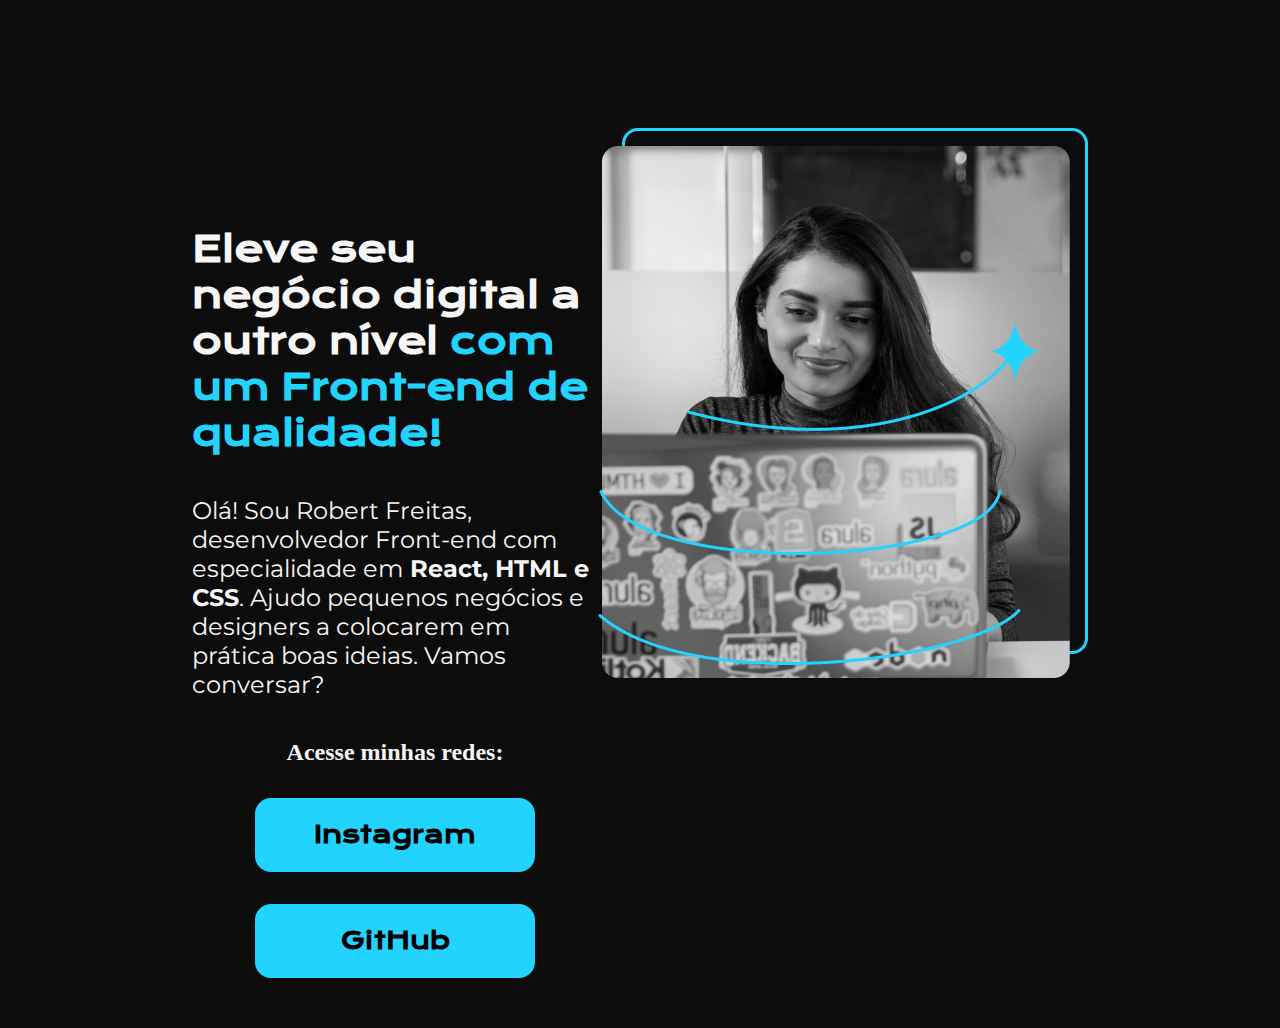
==== index.html @ 5132f429 "atualizando links" ====
<!DOCTYPE html>
<html lang="pt-br">
<head>
    <meta charset="UTF-8">
    <meta name="viewport" content="width=device-width, initial-scale=1.0">

    <link rel="stylesheet" href="style.css">
    <title>Portfólio</title>
</head>
<body >
    <header>

    </header>




    <main class="apresentacao">
        <section class="apresentacao__conteudo" >
            <h1 class="apresentacao__conteudo__titulo">Eleve seu negócio digital a outro nível <strong class="titulo-destaque">com um Front-end de qualidade!</strong> </h1>
            <p class="apresentacao__conteudo__texto">Olá! Sou Robert Freitas, desenvolvedor Front-end com especialidade em<strong class="
                texto-destaque"> React, HTML e CSS</strong>. Ajudo pequenos negócios e designers a colocarem em prática boas ideias. Vamos conversar?</p>

            <div class="apresentacao__links">

              <h2>Acesse minhas redes:</h2>
                <a class="apresentacao__links__link" href="https://www.instagram.com/robert.codes?igsh=eXk3aXAzd3UyMXB1&utm_source=qr">Instagram</a>
                
                <a class="apresentacao__links__link" href="https://github.com/robertfreitas1">GitHub</a>

            </div>
        </section>
           <img src="Imagem.png" alt="Robert Freitas">
    </main>



    <footer class="rodape">
        
    </footer>
</body>
</html>
---- style.css ----
@import url('https://fonts.googleapis.com/css2?family=Krona+One&family=Montserrat+Alternates:ital,wght@0,100;0,200;0,300;0,400;0,500;0,600;0,700;0,800;0,900;1,100;1,200;1,300;1,400;1,500;1,600;1,700;1,800;1,900&family=Montserrat:ital,wght@0,100..900;1,100..900&display=swap');
 /*importação de fontes através do goolge fonts */

*{  /*formatação de todos os elementos de acordo com o navegador */

   margin: 0px; /*Margin em CSS: Criando Espaço Externo
   Margin em CSS é como criar um espaço externo em torno de um elemento HTML. Imagine uma caixa dentro de uma sala: a margem seria o espaço entre a caixa e as paredes da sala.*/

   padding: 0px; /*Padding em CSS: Criando Espaço Interno
   Padding em CSS é como criar um espaço interno dentro de um elemento HTML. Imagine uma caixa: o padding seria o espaço entre a parede interna da caixa e o objeto que você coloca dentro dela.*/
}


body{
    /*corpo do da pagina */

    height:100vh;  /*altura da viewport*/
    box-sizing: border-box; /*Ao definir box-sizing: border-box;, a largura e a altura que você especifica para um elemento se referem ao tamanho total do elemento, incluindo padding e border.*/
    background-color: #0C0C0C;
    color: #f6f6f6;
    
  
}

.titulo-destaque{
    /*conteúdo h1 fora da section */

    color: #22d4fd;

}


.apresentacao{
    /*Conteudo main*/

    margin: 10% 15%;
    display: flex; /*deixa o contêiner flex*/
    align-items:center ; /*alinhar itens. */
    justify-content: space-between;
   
}

.apresentacao__conteudo{
    /*conteúdo section */


    width:  615px; /*largura do elemento. */
    height: 355px; /*altura do elemento.*/
    display: flex;
    flex-direction: column;
    gap: 40px;
}

.apresentacao__conteudo__titulo{
    /*h1 dentro das section */
    font-size: 36px;
    font-family: "Krona One", sans-serif;
}


.apresentacao__conteudo__texto{
    /*parágrafo dentro da section*/
    
    font-size: 24px;
    font-family: "Montserrat", sans-serif;;
    
} 

.apresentacao__links{
    /*div dentro da section para links ancora */

    display: flex; /*deixa os elementos flexíveis. */
    flex-direction: column;
    align-items: center;
    justify-content: space-between; /*separação entre elementos.*/
    gap: 32px;
   
   
}


.apresentacao__links__link{
    /*estiliazção dos links */

    background-color: #22d4fd; /*cor de fundo do texto.*/
    color: #000000; /*cor do texto*/
    font-family: "Krona One", sans-serif; /*familia de fontes.*/
    width: 280px; /*largura.*/
    text-align: center; /*alinhar texto.*/
    border-radius: 16px; /*arrendodamento. */
    
   
    
    font-size: 24px; /*tamanho da fonte. */
    font-weight: 600; /*Peso da fonte. */
   padding:21.5px 0 ; 
   text-decoration: none; /*decoração do texto.*/
  
   
}





.rodape{

}
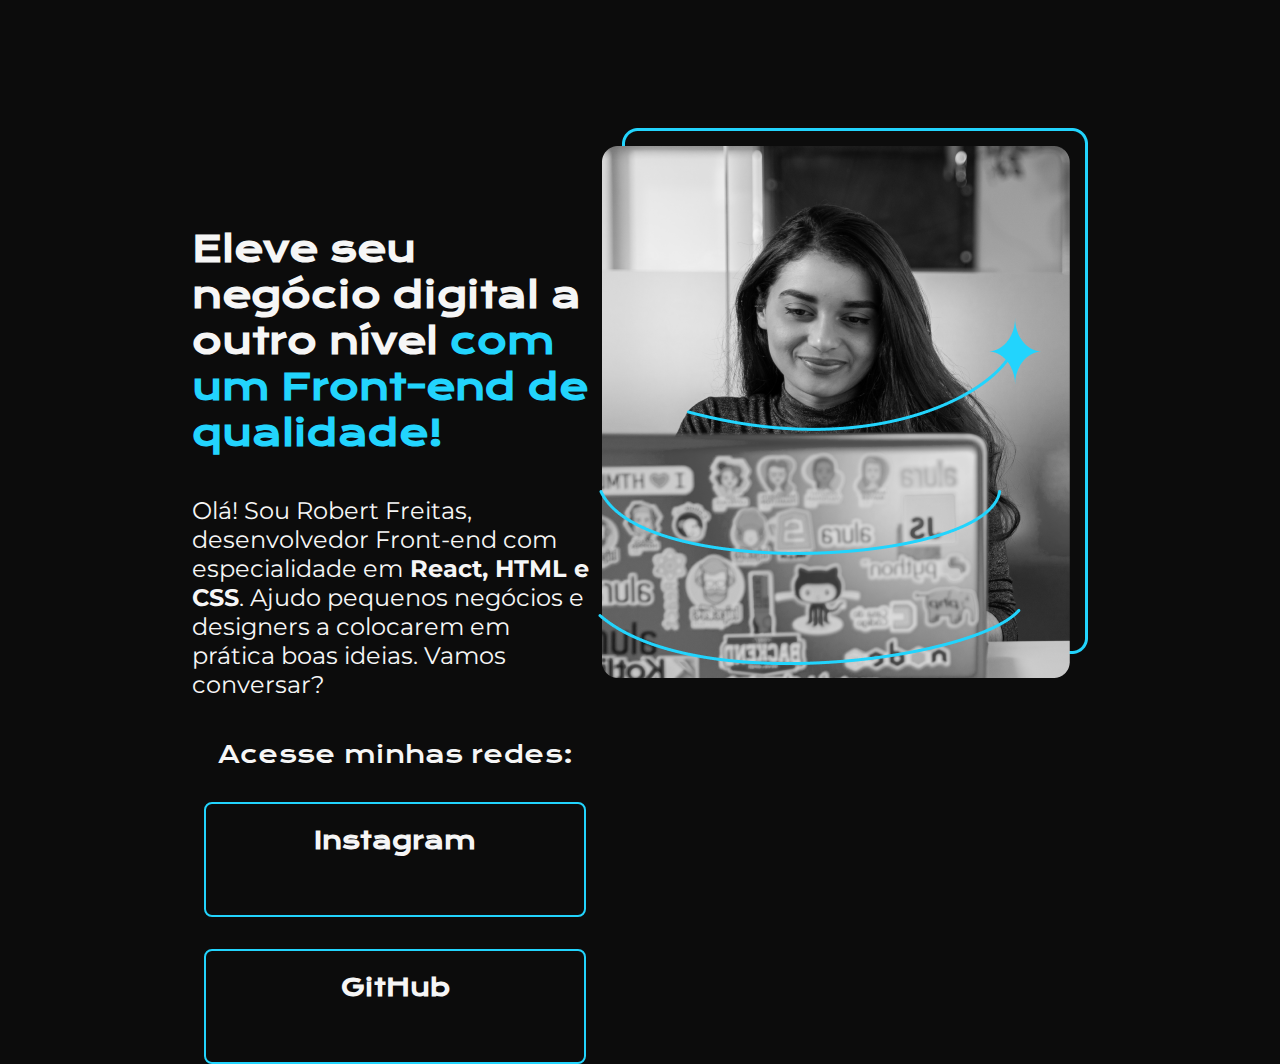
==== commit f39f9265: "criei exercício 5" ====
--- a/index.html
+++ b/index.html
@@ -23,7 +23,7 @@
 
             <div class="apresentacao__links">
 
-              <h2>Acesse minhas redes:</h2>
+              <h2 class="apresentacao__links__subtitulo">Acesse minhas redes:</h2>
                 <a class="apresentacao__links__link" href="https://www.instagram.com/robert.codes?igsh=eXk3aXAzd3UyMXB1&utm_source=qr">Instagram</a>
                 
                 <a class="apresentacao__links__link" href="https://github.com/robertfreitas1">GitHub</a>
--- a/style.css
+++ b/style.css
@@ -81,15 +81,25 @@
 }
 
 
+.apresentacao__links__subtitulo{
+font-family: 'krona one', sans-serif;
+font-weight: 400;
+font-size: 24px;
+
+    }
+
 .apresentacao__links__link{
     /*estiliazção dos links */
 
-    background-color: #22d4fd; /*cor de fundo do texto.*/
-    color: #000000; /*cor do texto*/
+    /*background-color: #22d4fd; cor de fundo do texto.*/
+
+    color: #f6f6f6; /*cor do texto*/
     font-family: "Krona One", sans-serif; /*familia de fontes.*/
-    width: 280px; /*largura.*/
+    width: 378px; /*largura.*/
+    height: 68px; /*Altura*/
     text-align: center; /*alinhar texto.*/
-    border-radius: 16px; /*arrendodamento. */
+    border: 2px solid #22d4fd;
+    border-radius: 8px; /*arrendodamento. */
     
    
     
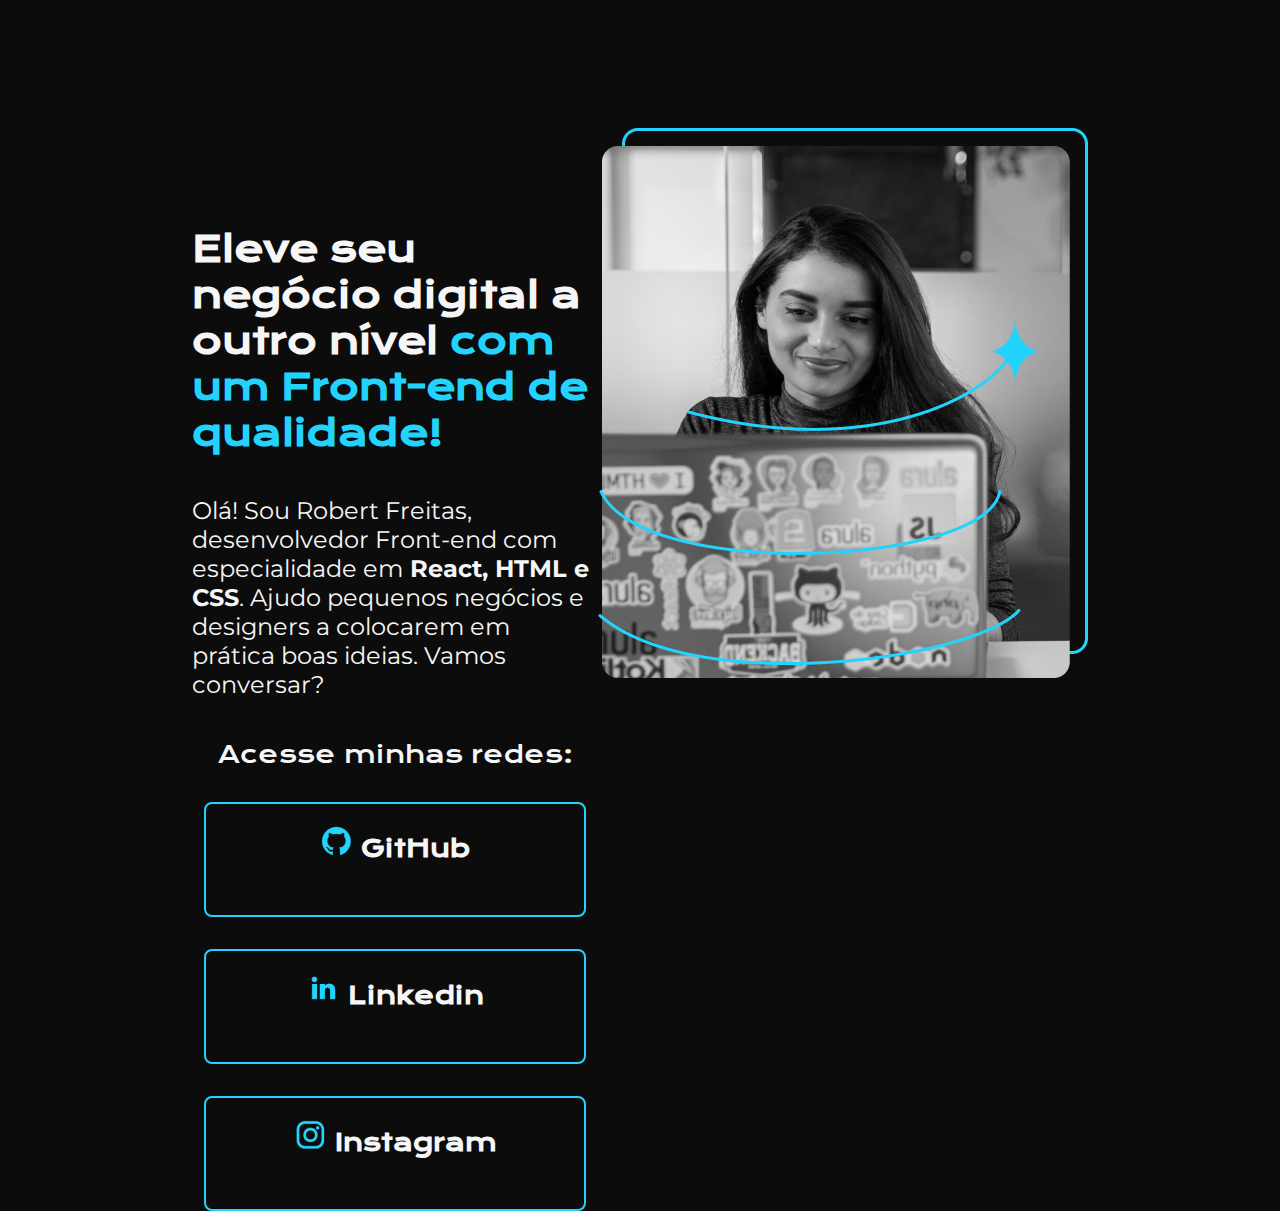
==== commit 67ee936e: "adicionei  icones aos links" ====
--- a/index.html
+++ b/index.html
@@ -24,13 +24,19 @@
             <div class="apresentacao__links">
 
               <h2 class="apresentacao__links__subtitulo">Acesse minhas redes:</h2>
-                <a class="apresentacao__links__link" href="https://www.instagram.com/robert.codes?igsh=eXk3aXAzd3UyMXB1&utm_source=qr">Instagram</a>
+              <a class="apresentacao__links__link" href="https://github.com/robertfreitas1"> <img src="assets/github.png" alt="ícone do GitHub"> GitHub</a>
+
+              <a class="apresentacao__links__link" href="#"> <img src="assets/linkedin.png" alt=""> Linkedin </a>
+
+                <a class="apresentacao__links__link" href="https://www.instagram.com/robert.codes?igsh=eXk3aXAzd3UyMXB1&utm_source=qr"> <img src="assets/instagram.png" alt=ícone do instagram"> Instagram</a>
                 
-                <a class="apresentacao__links__link" href="https://github.com/robertfreitas1">GitHub</a>
-
+               
             </div>
         </section>
-           <img src="Imagem.png" alt="Robert Freitas">
+      
+
+           <img src="./assets/Imagem.png" alt="Foto do Robert Freitas">
+
     </main>
 
 
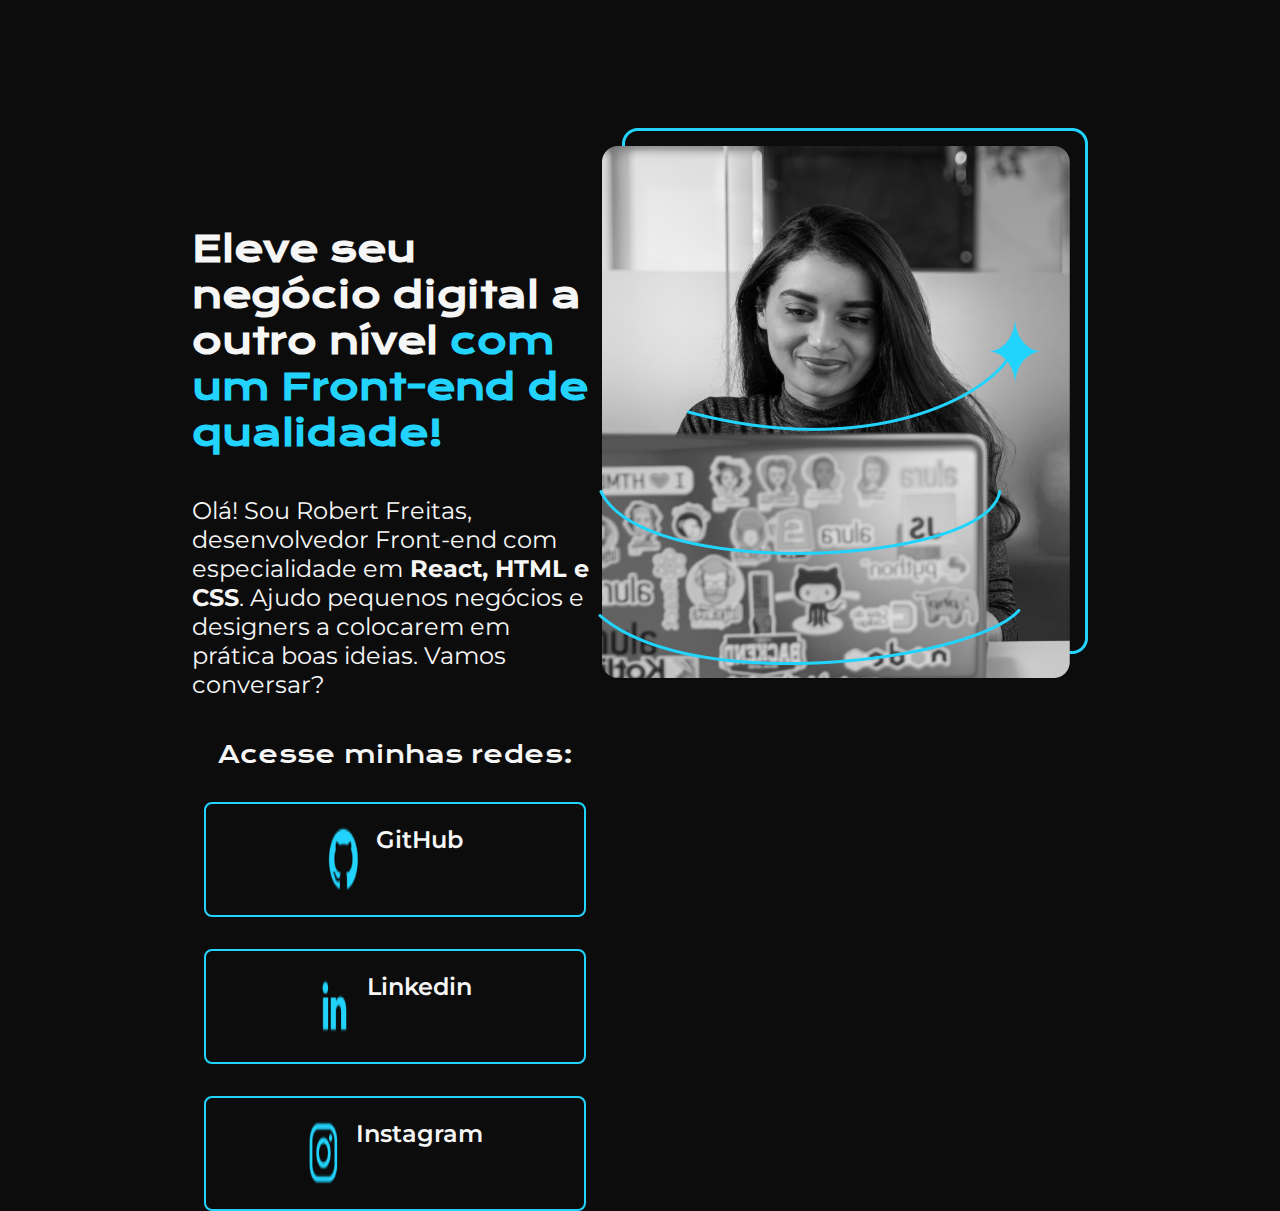
==== commit 0eb15259: "Ajustes" ====
--- a/index.html
+++ b/index.html
@@ -40,9 +40,7 @@
     </main>
 
 
+    
 
-    <footer class="rodape">
-        
-    </footer>
 </body>
 </html>--- a/style.css
+++ b/style.css
@@ -16,8 +16,10 @@
 body{
     /*corpo do da pagina */
 
-    height:100vh;  /*altura da viewport*/
-    box-sizing: border-box; /*Ao definir box-sizing: border-box;, a largura e a altura que você especifica para um elemento se referem ao tamanho total do elemento, incluindo padding e border.*/
+
+     height: 100vh;
+   
+     box-sizing: border-box;/*Ao definir box-sizing: border-box;, a largura e a altura que você especifica para um elemento se referem ao tamanho total do elemento, incluindo padding e border.*/
     background-color: #0C0C0C;
     color: #f6f6f6;
     
@@ -81,6 +83,7 @@
 }
 
 
+
 .apresentacao__links__subtitulo{
 font-family: 'krona one', sans-serif;
 font-weight: 400;
@@ -92,22 +95,34 @@
     /*estiliazção dos links */
 
     /*background-color: #22d4fd; cor de fundo do texto.*/
-
+    
+    display: flex;
+    justify-content: center;
+    gap: 16px;
+   
+   
+    
     color: #f6f6f6; /*cor do texto*/
-    font-family: "Krona One", sans-serif; /*familia de fontes.*/
     width: 378px; /*largura.*/
     height: 68px; /*Altura*/
     text-align: center; /*alinhar texto.*/
+    text-decoration: none;
     border: 2px solid #22d4fd;
     border-radius: 8px; /*arrendodamento. */
-    
-   
-    
+    font-family: 'montserrat', sans-serif;
     font-size: 24px; /*tamanho da fonte. */
     font-weight: 600; /*Peso da fonte. */
    padding:21.5px 0 ; 
-   text-decoration: none; /*decoração do texto.*/
+   
   
+   
+}
+.apresentacao__links__link:hover{
+   background-color: #272727;
+   border: 2px solid #0000FF ;
+   
+   
+   padding: 3%;
    
 }
 
@@ -115,8 +130,7 @@
 
 
 
-.rodape{
-
-}
 
 
+
+
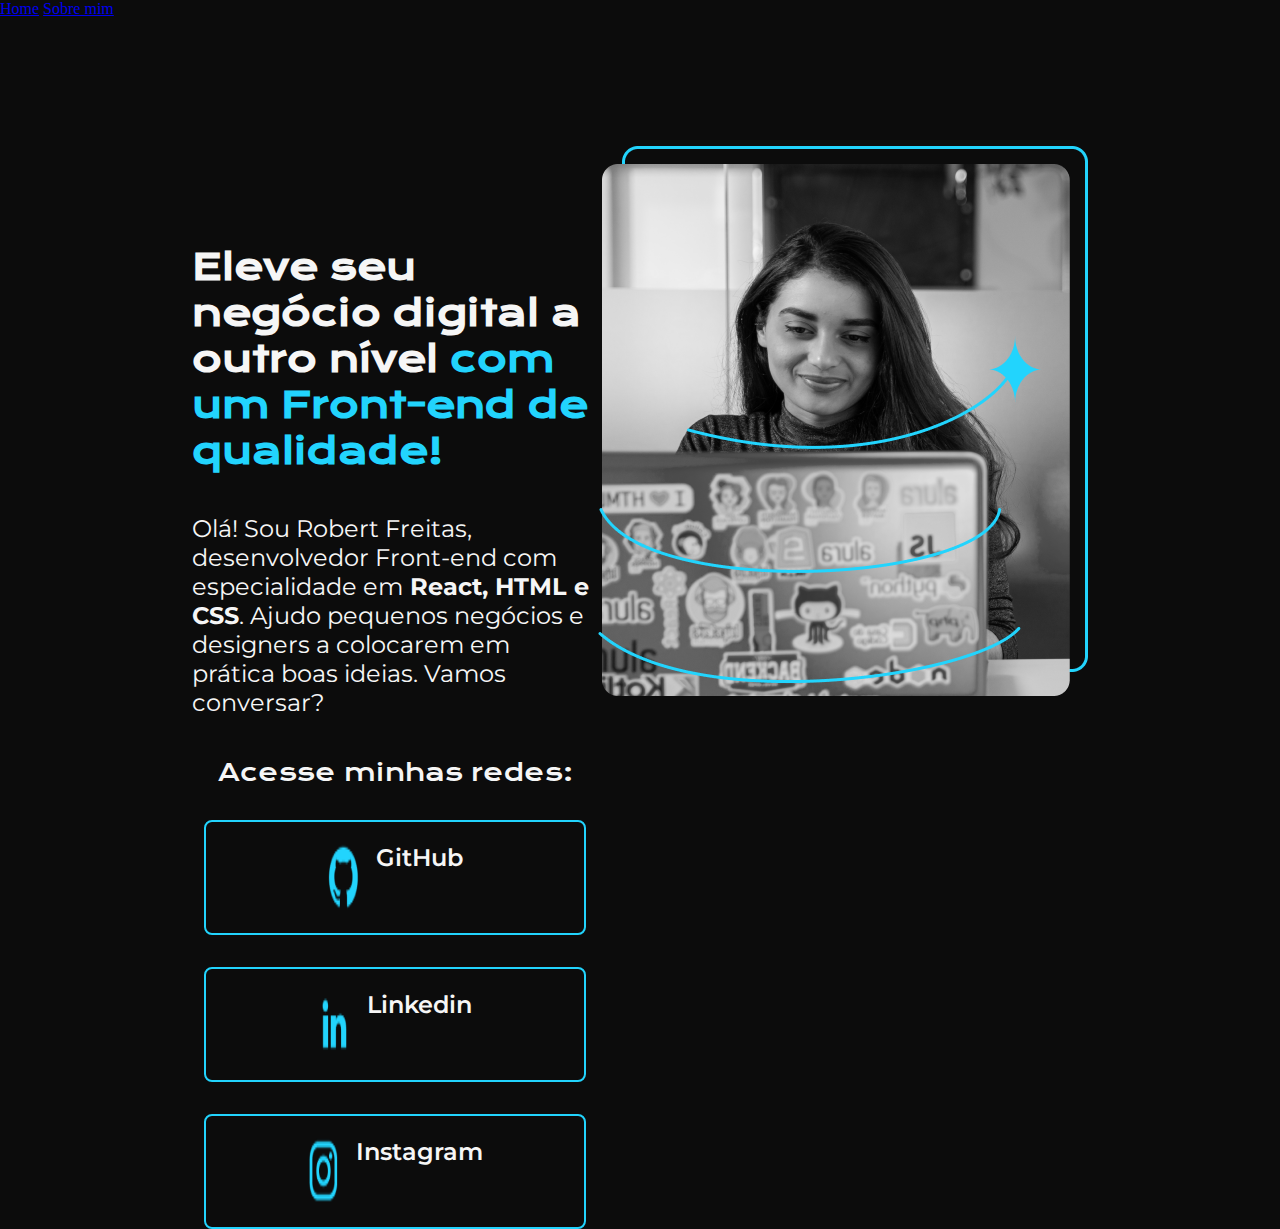
==== commit d7003ce5: "criei o header" ====
--- a/index.html
+++ b/index.html
@@ -8,8 +8,14 @@
     <title>Portfólio</title>
 </head>
 <body >
-    <header>
 
+
+    <header class="cabecalho" >
+        <nav class="casbecalho__menu" >
+            <a class="cabecalho__menu__link" href="#">Home</a>
+
+            <a class="cabecalho__menu__link" href="#">Sobre mim</a>
+        </nav>
     </header>
 
 
@@ -39,8 +45,10 @@
 
     </main>
 
+    
 
-    
+
+
 
 </body>
 </html>--- a/style.css
+++ b/style.css
@@ -17,7 +17,7 @@
     /*corpo do da pagina */
 
 
-     height: 100vh;
+     height: 100vh; 
    
      box-sizing: border-box;/*Ao definir box-sizing: border-box;, a largura e a altura que você especifica para um elemento se referem ao tamanho total do elemento, incluindo padding e border.*/
     background-color: #0C0C0C;
@@ -37,7 +37,7 @@
 .apresentacao{
     /*Conteudo main*/
 
-    margin: 10% 15%;
+    padding: 10% 15%;
     display: flex; /*deixa o contêiner flex*/
     align-items:center ; /*alinhar itens. */
     justify-content: space-between;
@@ -112,7 +112,7 @@
     font-family: 'montserrat', sans-serif;
     font-size: 24px; /*tamanho da fonte. */
     font-weight: 600; /*Peso da fonte. */
-   padding:21.5px 0 ; 
+    padding:21.5px 0 ; 
    
   
    
@@ -134,3 +134,7 @@
 
 
 
+
+
+
+
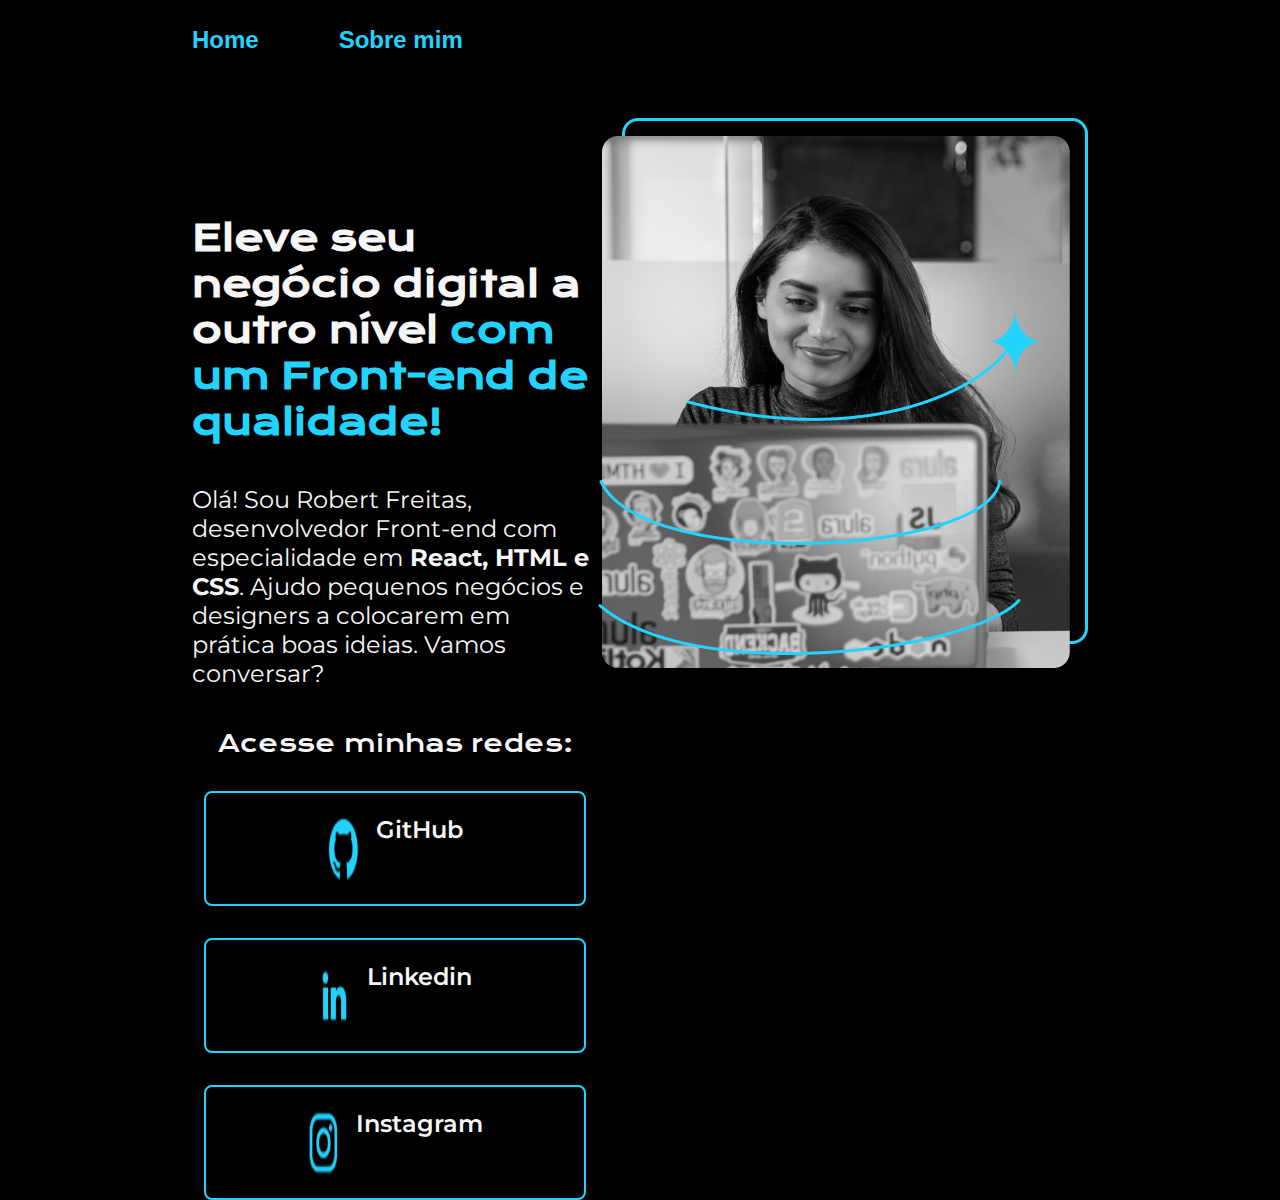
==== commit a86d081d: "criei outra pagina para mavegação" ====
--- a/index.html
+++ b/index.html
@@ -4,17 +4,17 @@
     <meta charset="UTF-8">
     <meta name="viewport" content="width=device-width, initial-scale=1.0">
 
-    <link rel="stylesheet" href="style.css">
+    <link rel="stylesheet" href="./styles/style.css">
     <title>Portfólio</title>
 </head>
 <body >
 
 
     <header class="cabecalho" >
-        <nav class="casbecalho__menu" >
-            <a class="cabecalho__menu__link" href="#">Home</a>
+        <nav class="cabecalho__menu" >
+            <a class="cabecalho__menu__link" href="./index.html">Home</a>
 
-            <a class="cabecalho__menu__link" href="#">Sobre mim</a>
+            <a class="cabecalho__menu__link" href="./about.html">Sobre mim</a>
         </nav>
     </header>
 
--- a/styles/style.css
+++ b/styles/style.css
@@ -0,0 +1,166 @@
+
+
+@import url('https://fonts.googleapis.com/css2?family=Krona+One&family=Montserrat+Alternates:ital,wght@0,100;0,200;0,300;0,400;0,500;0,600;0,700;0,800;0,900;1,100;1,200;1,300;1,400;1,500;1,600;1,700;1,800;1,900&family=Montserrat:ital,wght@0,100..900;1,100..900&display=swap');
+ /*importação de fontes através do goolge fonts */
+
+*{  /*formatação de todos os elementos de acordo com o navegador */
+
+   margin: 0px; /*Margin em CSS: Criando Espaço Externo
+   Margin em CSS é como criar um espaço externo em torno de um elemento HTML. Imagine uma caixa dentro de uma sala: a margem seria o espaço entre a caixa e as paredes da sala.*/
+
+   padding: 0px; /*Padding em CSS: Criando Espaço Interno
+   Padding em CSS é como criar um espaço interno dentro de um elemento HTML. Imagine uma caixa: o padding seria o espaço entre a parede interna da caixa e o objeto que você coloca dentro dela.*/
+}
+
+
+
+
+
+
+body{
+    /*corpo do da pagina */
+
+
+    
+   
+     box-sizing: border-box;/*Ao definir box-sizing: border-box;, a largura e a altura que você especifica para um elemento se referem ao tamanho total do elemento, incluindo padding e border.*/
+    background-color: #000000;
+    color: #f6f6f6;
+    
+  
+}
+
+
+
+.cabecalho{
+    padding: 2% 0 0 15%;
+}
+
+.cabecalho__menu{
+    display: flex;
+    gap: 80px;
+    
+}
+
+
+
+.cabecalho__menu__link{
+                font-family: 'montserrast', sans-serif ;
+                font-size: 24px;
+                font-weight: 600;
+                color: #22d4fd;
+                text-decoration: none;
+
+        }
+
+
+
+
+.apresentacao{
+    /*Conteudo main*/
+
+    padding: 5% 15%;
+    display: flex; /*deixa o contêiner flex*/
+    align-items:center ; /*alinhar itens. */
+    justify-content: space-between;
+   
+}
+
+.apresentacao__conteudo{
+    /*conteúdo section */
+
+
+    width:  615px; /*largura do elemento. */
+    height: 355px; /*altura do elemento.*/
+    display: flex;
+    flex-direction: column;
+    gap: 40px;
+}
+
+.apresentacao__conteudo__titulo{
+    /*h1 dentro das section */
+    font-size: 36px;
+    font-family: "Krona One", sans-serif;
+}
+
+.titulo-destaque{
+    color: #22d4fd;
+}
+
+
+.apresentacao__conteudo__texto{
+    /*parágrafo dentro da section*/
+    
+    font-size: 24px;
+    font-family: "Montserrat", sans-serif;;
+    
+} 
+
+.apresentacao__links{
+    /*div dentro da section para links ancora */
+
+    display: flex; /*deixa os elementos flexíveis. */
+    flex-direction: column;
+    align-items: center;
+    justify-content: space-between; /*separação entre elementos.*/
+    gap: 32px;
+   
+   
+}
+
+
+
+.apresentacao__links__subtitulo{
+font-family: 'krona one', sans-serif;
+font-weight: 400;
+font-size: 24px;
+
+    }
+
+.apresentacao__links__link{
+    /*estiliazção dos links */
+
+    /*background-color: #22d4fd; cor de fundo do texto.*/
+    
+    display: flex;
+    justify-content: center;
+    gap: 16px;
+   
+   
+    
+    color: #f6f6f6; /*cor do texto*/
+    width: 378px; /*largura.*/
+    height: 68px; /*Altura*/
+    text-align: center; /*alinhar texto.*/
+    text-decoration: none;
+    border: 2px solid #22d4fd;
+    border-radius: 8px; /*arrendodamento. */
+    font-family: 'montserrat', sans-serif;
+    font-size: 24px; /*tamanho da fonte. */
+    font-weight: 600; /*Peso da fonte. */
+    padding:21.5px 0 ; 
+   
+  
+   
+}
+.apresentacao__links__link:hover{
+   background-color: #272727;
+   border: 2px solid #0000FF ;
+   
+   
+   padding: 3%;
+   
+}
+
+
+
+
+
+
+
+
+
+
+
+
+
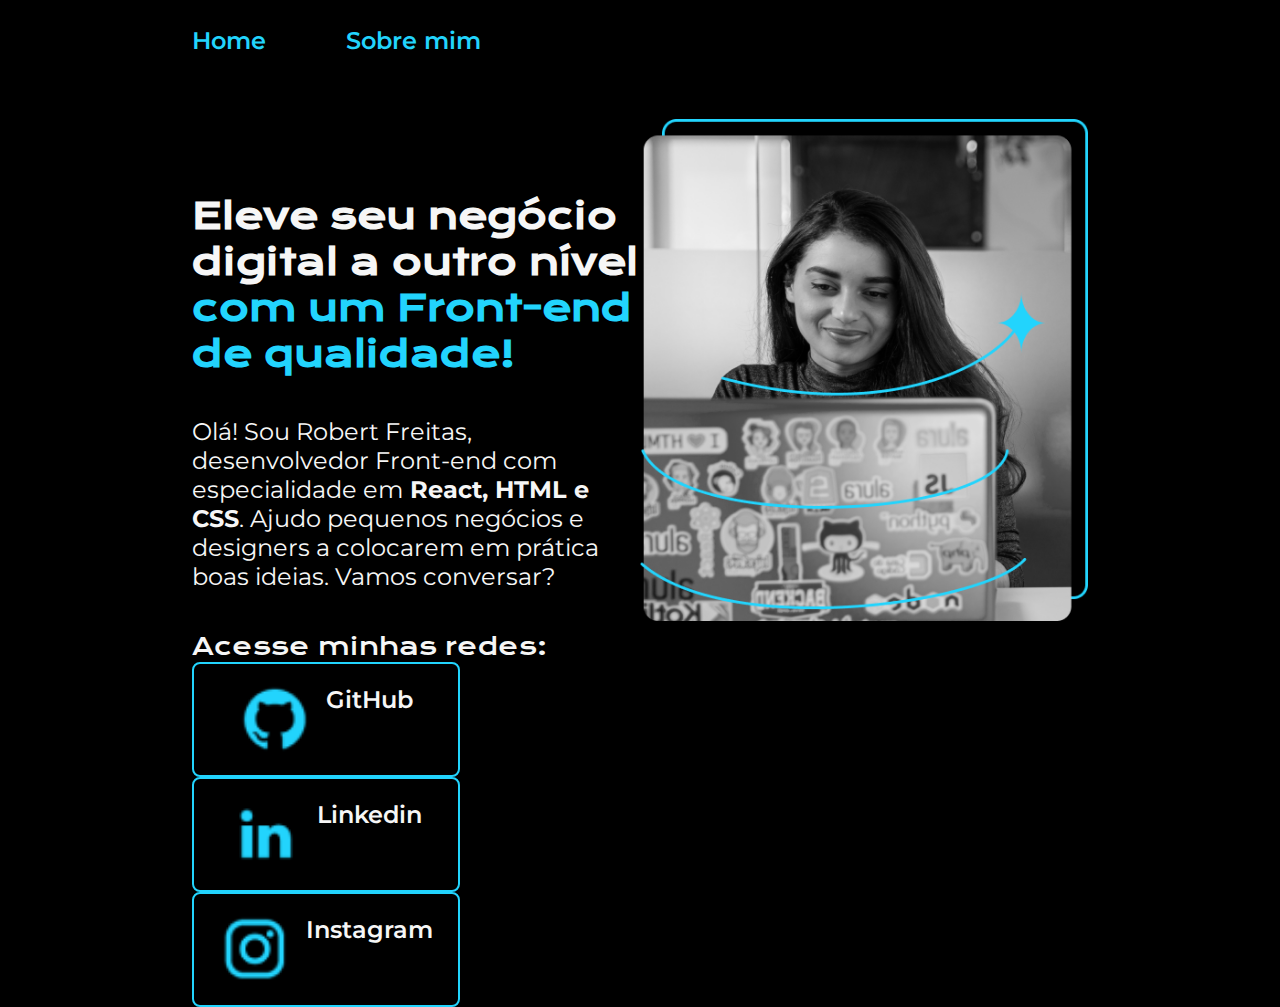
==== commit 87b950b9: "a" ====
--- a/index.html
+++ b/index.html
@@ -27,21 +27,21 @@
             <p class="apresentacao__conteudo__texto">Olá! Sou Robert Freitas, desenvolvedor Front-end com especialidade em<strong class="
                 texto-destaque"> React, HTML e CSS</strong>. Ajudo pequenos negócios e designers a colocarem em prática boas ideias. Vamos conversar?</p>
 
-            <div class="apresentacao__links">
+            <div class="apresentacao__lnavegacao">
 
               <h2 class="apresentacao__links__subtitulo">Acesse minhas redes:</h2>
-              <a class="apresentacao__links__link" href="https://github.com/robertfreitas1"> <img src="assets/github.png" alt="ícone do GitHub"> GitHub</a>
+              <a class="apresentacao__links__navegacao" href="https://github.com/robertfreitas1"> <img src="assets/github.png" alt="ícone do GitHub"> GitHub</a>
 
-              <a class="apresentacao__links__link" href="#"> <img src="assets/linkedin.png" alt=""> Linkedin </a>
+              <a class="apresentacao__links__navegacao" href="#"> <img src="assets/linkedin.png" alt=""> Linkedin </a>
 
-                <a class="apresentacao__links__link" href="https://www.instagram.com/robert.codes?igsh=eXk3aXAzd3UyMXB1&utm_source=qr"> <img src="assets/instagram.png" alt=ícone do instagram"> Instagram</a>
+                <a class="apresentacao__links__navegacao" href="https://www.instagram.com/robert.codes?igsh=eXk3aXAzd3UyMXB1&utm_source=qr"> <img src="assets/instagram.png" alt=ícone do instagram"> Instagram</a>
                 
                
             </div>
         </section>
       
 
-           <img src="./assets/Imagem.png" alt="Foto do Robert Freitas">
+           <img class="apresentacao__imagem" src="./assets/Imagem.png" alt="Foto do Robert Freitas">
 
     </main>
 
--- a/styles/style.css
+++ b/styles/style.css
@@ -3,13 +3,26 @@
 @import url('https://fonts.googleapis.com/css2?family=Krona+One&family=Montserrat+Alternates:ital,wght@0,100;0,200;0,300;0,400;0,500;0,600;0,700;0,800;0,900;1,100;1,200;1,300;1,400;1,500;1,600;1,700;1,800;1,900&family=Montserrat:ital,wght@0,100..900;1,100..900&display=swap');
  /*importação de fontes através do goolge fonts */
 
-*{  /*formatação de todos os elementos de acordo com o navegador */
 
-   margin: 0px; /*Margin em CSS: Criando Espaço Externo
-   Margin em CSS é como criar um espaço externo em torno de um elemento HTML. Imagine uma caixa dentro de uma sala: a margem seria o espaço entre a caixa e as paredes da sala.*/
+ :root{
+    --cor-primaria: #000000;
+    --cor-secundaria: #f6f6f6;
+    --cor-terciaria: #22d4fd ;
+    --cor-terciaria2: #0000FF;
+    --cor-hover: #272727;
 
-   padding: 0px; /*Padding em CSS: Criando Espaço Interno
-   Padding em CSS é como criar um espaço interno dentro de um elemento HTML. Imagine uma caixa: o padding seria o espaço entre a parede interna da caixa e o objeto que você coloca dentro dela.*/
+
+    --font-primaria:  "Krona One", sans-serif;
+    --font-secundaria:  "Montserrat", sans-serif;
+
+}
+ 
+
+*{  
+
+   margin: 0px; 
+
+   padding: 0px; 
 }
 
 
@@ -24,7 +37,7 @@
     
    
      box-sizing: border-box;/*Ao definir box-sizing: border-box;, a largura e a altura que você especifica para um elemento se referem ao tamanho total do elemento, incluindo padding e border.*/
-    background-color: #000000;
+    background-color: var(--cor-primaria);
     color: #f6f6f6;
     
   
@@ -45,10 +58,10 @@
 
 
 .cabecalho__menu__link{
-                font-family: 'montserrast', sans-serif ;
-                font-size: 24px;
+                font-family: var(--font-secundaria) ;
+                font-size: 1.5rem;
                 font-weight: 600;
-                color: #22d4fd;
+                color: var(--cor-terciaria) ;
                 text-decoration: none;
 
         }
@@ -66,12 +79,17 @@
    
 }
 
+.apresentacao__imagem{
+    width: 50%;
+
+}
+
 .apresentacao__conteudo{
     /*conteúdo section */
 
 
-    width:  615px; /*largura do elemento. */
-    height: 355px; /*altura do elemento.*/
+    width:  50%; 
+    height: 355px; 
     display: flex;
     flex-direction: column;
     gap: 40px;
@@ -79,20 +97,20 @@
 
 .apresentacao__conteudo__titulo{
     /*h1 dentro das section */
-    font-size: 36px;
-    font-family: "Krona One", sans-serif;
+    font-size: 2.25rem;
+    font-family: var(--font-primaria);
 }
 
 .titulo-destaque{
-    color: #22d4fd;
+    color: var(--cor-terciaria);
 }
 
 
 .apresentacao__conteudo__texto{
     /*parágrafo dentro da section*/
     
-    font-size: 24px;
-    font-family: "Montserrat", sans-serif;;
+    font-size: 1.5rem;
+    font-family:  var(--font-secundaria);
     
 } 
 
@@ -111,16 +129,16 @@
 
 
 .apresentacao__links__subtitulo{
-font-family: 'krona one', sans-serif;
+font-family: var(--font-primaria);
 font-weight: 400;
-font-size: 24px;
+font-size: 1.5rem;
 
     }
 
-.apresentacao__links__link{
+.apresentacao__links__navegacao{
     /*estiliazção dos links */
 
-    /*background-color: #22d4fd; cor de fundo do texto.*/
+  
     
     display: flex;
     justify-content: center;
@@ -128,21 +146,22 @@
    
    
     
-    color: #f6f6f6; /*cor do texto*/
-    width: 378px; /*largura.*/
-    height: 68px; /*Altura*/
-    text-align: center; /*alinhar texto.*/
+    color: var(--cor-secundaria); /*cor do texto*/
+    width: 59%; 
+    height: 68px; 
+    text-align: center; 
     text-decoration: none;
-    border: 2px solid #22d4fd;
-    border-radius: 8px; /*arrendodamento. */
-    font-family: 'montserrat', sans-serif;
-    font-size: 24px; /*tamanho da fonte. */
+    border: 2px solid var(--cor-terciaria);
+    border-radius: 8px; 
+    font-family: var(--font-secundaria) ;
+    font-size: 1.5rem; 
     font-weight: 600; /*Peso da fonte. */
     padding:21.5px 0 ; 
    
   
    
 }
+
 .apresentacao__links__link:hover{
    background-color: #272727;
    border: 2px solid #0000FF ;
@@ -164,3 +183,4 @@
 
 
 
+
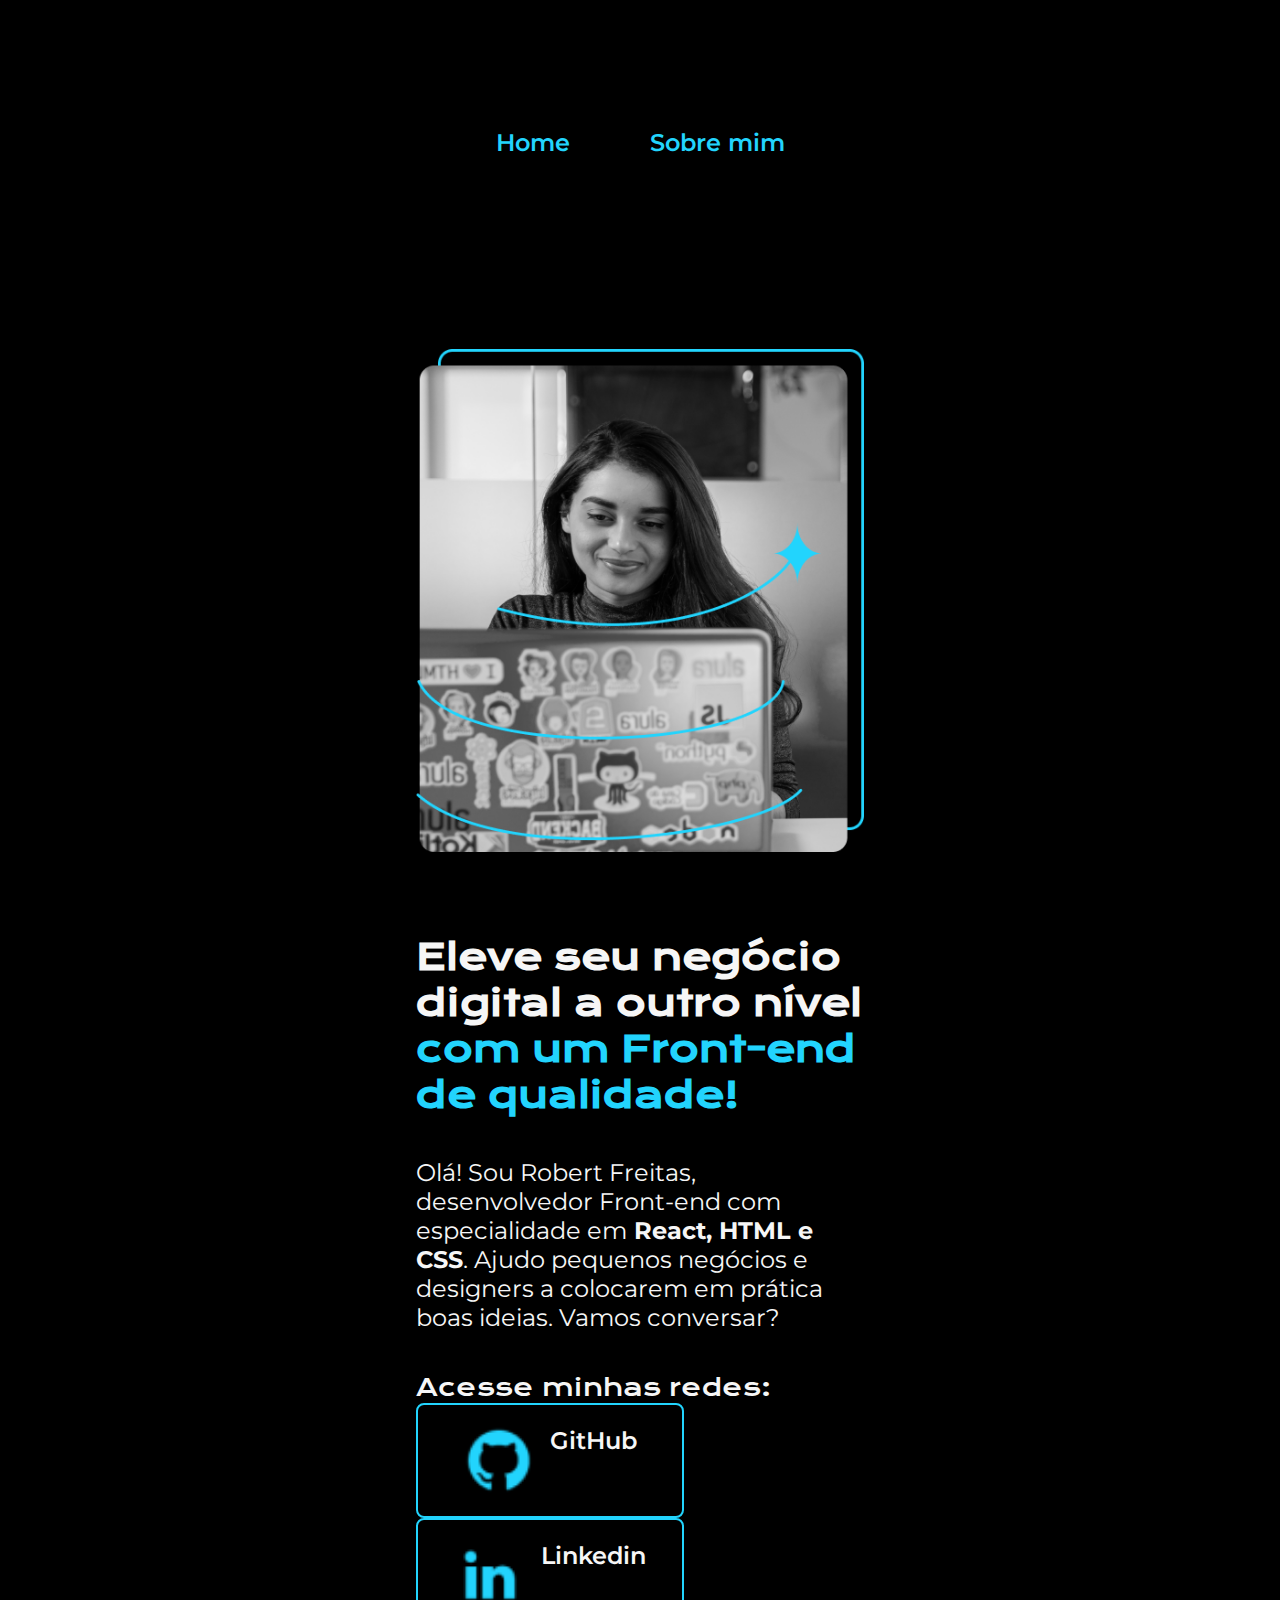
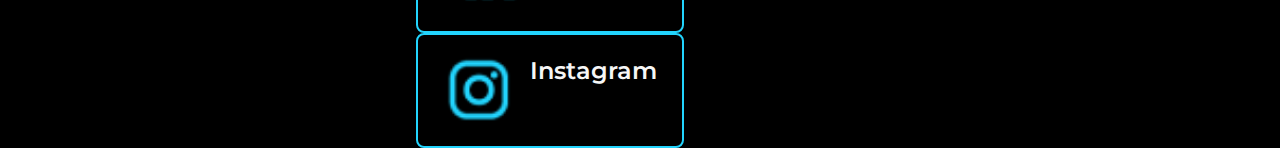
==== commit 5cd46852: "desenvolvendo com media queries" ====
--- a/index.html
+++ b/index.html
@@ -7,7 +7,7 @@
     <link rel="stylesheet" href="./styles/style.css">
     <title>Portfólio</title>
 </head>
-<body >
+<body class="teste">
 
 
     <header class="cabecalho" >
--- a/styles/style.css
+++ b/styles/style.css
@@ -76,6 +76,7 @@
     display: flex; /*deixa o contêiner flex*/
     align-items:center ; /*alinhar itens. */
     justify-content: space-between;
+    gap: 5.125rem ;
    
 }
 
@@ -171,16 +172,41 @@
    
 }
 
-
-
-
-
-
-
-
-
-
-
-
-
-
+@media (
+    max-width: 1285px) 
+    
+
+
+    
+{
+    .cabecalho{ padding: 10%;
+
+        }
+
+        .cabecalho__menu{
+            justify-content: center;
+        }
+    .apresentacao {
+    flex-direction: column-reverse;
+
+}
+
+    }
+
+    @media (max-width: 480px){
+        body{
+            background-color: red;
+        }
+    }
+
+
+
+
+
+
+
+
+
+
+
+
